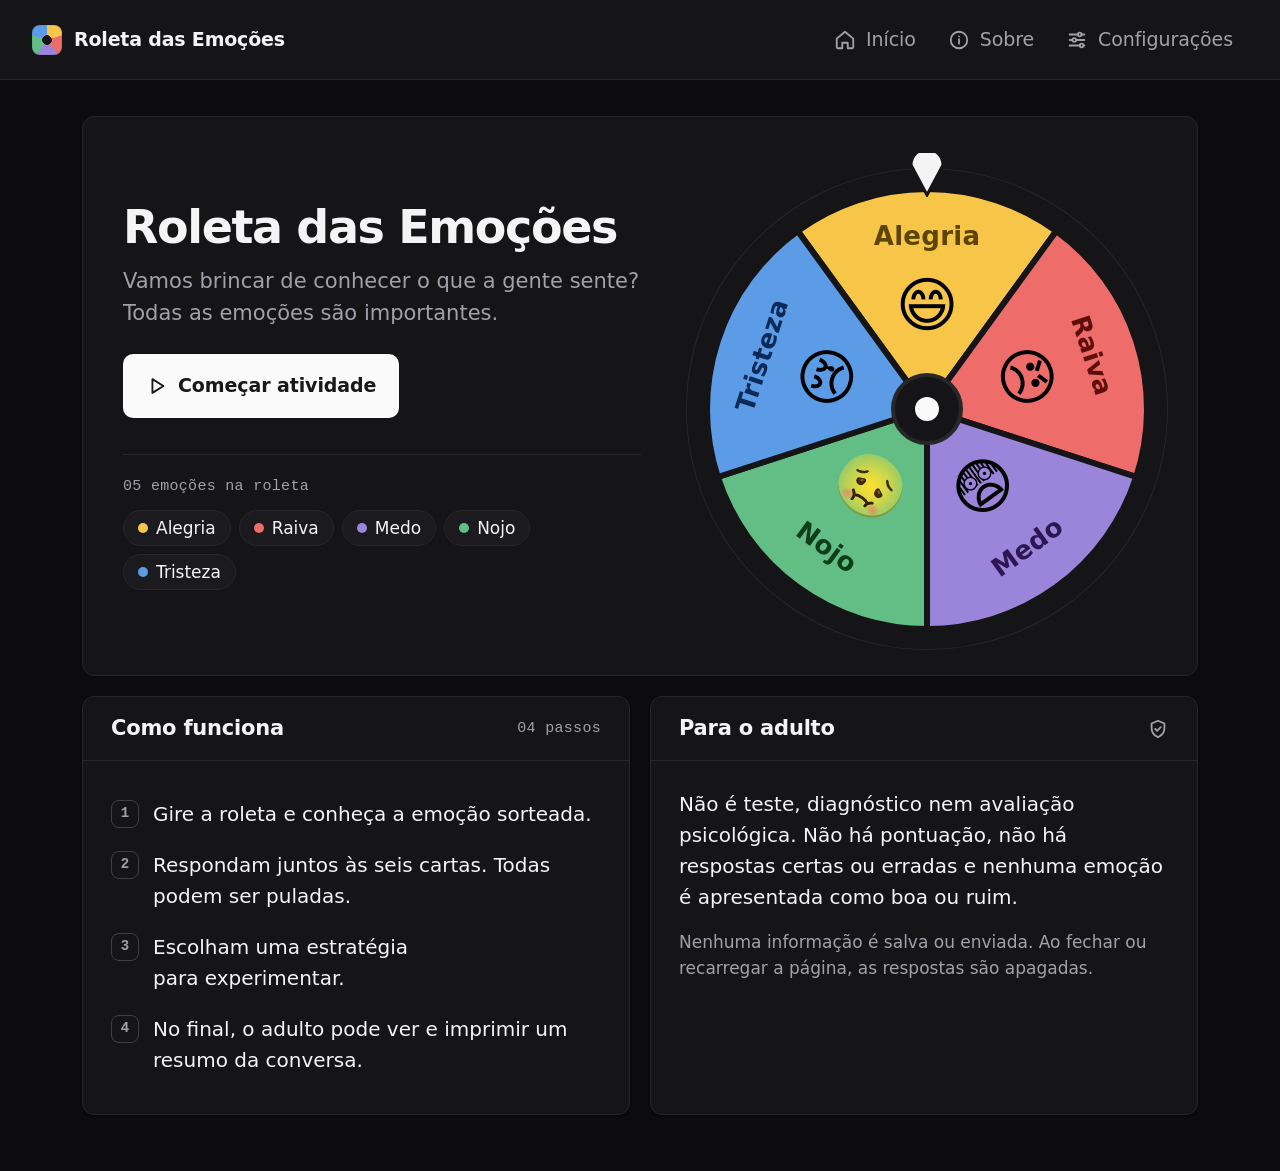
==== index.html @ c0649585 "Primeira versão do site Roleta das Emoções Site de apoio à educação emocional para crianças de 4 a 6" ====
<!DOCTYPE html>
<html lang="pt-BR" data-tema="escuro">
<head>
  <meta charset="UTF-8">
  <meta name="viewport" content="width=device-width, initial-scale=1">
  <title>Roleta das Emoções</title>
  <link rel="icon" href="data:,">
  <link rel="stylesheet" href="css/style.css">
</head>
<body>
  <!-- Botões de topo: sempre disponíveis -->
  <header class="topo">
    <div class="marca">
      <span class="marca-icone" aria-hidden="true"></span>
      <span class="marca-nome">Roleta das Emoções</span>
    </div>
    <!-- Etapas da jornada (preenchidas pelo app.js) -->
    <ol class="etapas" id="etapas" aria-label="Etapas da brincadeira"></ol>
    <div class="topo-acoes">
      <button type="button" id="topo-inicio" class="btn btn-topo" aria-label="Início">
        <svg class="icone" viewBox="0 0 24 24" aria-hidden="true"><path d="M3 10.5 12 3l9 7.5V20a1 1 0 0 1-1 1h-5v-6H9v6H4a1 1 0 0 1-1-1z"/></svg>
        <span class="btn-texto">Início</span>
      </button>
      <button type="button" id="topo-sobre" class="btn btn-topo" aria-label="Sobre">
        <svg class="icone" viewBox="0 0 24 24" aria-hidden="true"><circle cx="12" cy="12" r="9"/><path d="M12 11v5M12 8h.01"/></svg>
        <span class="btn-texto">Sobre</span>
      </button>
      <button type="button" id="topo-config" class="btn btn-topo" aria-label="Configurações">
        <svg class="icone" viewBox="0 0 24 24" aria-hidden="true"><path d="M4 6h9M17 6h3M4 12h3M11 12h9M4 18h11M19 18h1"/><circle cx="15" cy="6" r="2"/><circle cx="9" cy="12" r="2"/><circle cx="17" cy="18" r="2"/></svg>
        <span class="btn-texto">Configurações</span>
      </button>
    </div>
  </header>

  <!-- Contêiner onde as telas são desenhadas -->
  <main id="app"></main>

  <!-- Modal de configurações -->
  <dialog id="config" aria-labelledby="config-titulo">
    <h2 id="config-titulo">Configurações</h2>
    <label class="cfg-linha">
      <span class="cfg-texto"><strong>Sons e efeitos</strong><small>Sons suaves ao girar e ao tocar nos botões</small></span>
      <input type="checkbox" id="cfg-som" class="interruptor">
    </label>
    <label class="cfg-linha cfg-volume">
      <span class="cfg-texto"><strong>Volume</strong></span>
      <input type="range" id="cfg-volume" min="0" max="1" step="0.1">
    </label>
    <label class="cfg-linha">
      <span class="cfg-texto"><strong>Modo escuro</strong><small>Cores mais escuras, mais confortáveis em ambientes com pouca luz</small></span>
      <input type="checkbox" id="cfg-escuro" class="interruptor">
    </label>
    <label class="cfg-linha">
      <span class="cfg-texto"><strong>Repetir emoções</strong><small>Emoções já sorteadas podem aparecer de novo</small></span>
      <input type="checkbox" id="cfg-repetir" class="interruptor">
    </label>
    <div class="acoes acoes-dir">
      <button type="button" id="cfg-fechar" class="btn btn-primario">
        <svg class="icone" viewBox="0 0 24 24" aria-hidden="true"><path d="m5 12.5 4.5 4.5L19 7.5"/></svg>
        <span class="btn-texto">Concluir</span>
      </button>
    </div>
  </dialog>

  <!-- Scripts comuns (sem módulos ES, para funcionar em file://) -->
  <script src="js/data.js"></script>
  <script src="js/state.js"></script>
  <script src="js/audio.js"></script>
  <script src="js/wheel.js"></script>
  <script src="js/screens.js"></script>
  <script src="js/app.js"></script>
</body>
</html>
---- css/style.css ----
/* =========================================================
   style.css — sistema de design (ecc:design-system).
   Direção: SaaS sóbrio. Neutros "zinc", ação principal quase
   preta, um único azul de destaque (seleção, foco, progresso),
   cantos de 8–12px, bordas de 1px e metadados em monoespaçada.
   --cor / --cor-texto mudam conforme a emoção sorteada (app.js).
   Restrições da documentação: texto ≥ 20px, botões ≥ 64px.
   ========================================================= */

:root {
  /* Superfícies e texto */
  --fundo: #F6F6F7;
  --superficie: #FFFFFF;
  --superficie-2: #FAFAFA;
  --texto: #18181B;
  --texto-suave: #5F5F6B;
  --borda: #E4E4E7;
  --borda-forte: #D4D4D8;
  /* Ação principal (quase preta) e destaque azul */
  --primario: #18181B;
  --primario-hover: #2E2E33;
  --primario-suave: #F4F4F5;
  --sobre-primario: #FFFFFF;
  --acento: #2563EB;
  --acento-suave: #EFF4FF;
  --acento-borda: #C7D7FE;
  --sobre-acento: #FFFFFF;
  --foco: #2563EB;
  /* Emoção atual */
  --cor: #F7C548;
  --cor-texto: #5c4500;
  /* Forma */
  --raio: 10px;
  --raio-cartao: 12px;
  --sombra: 0 1px 2px rgba(24, 24, 27, .05);
  --sombra-elevada: 0 1px 2px rgba(24, 24, 27, .05), 0 8px 24px rgba(24, 24, 27, .07);
  --fonte: "Segoe UI Variable Text", "Segoe UI", system-ui, -apple-system, Roboto, Arial, sans-serif;
  --fonte-titulo: "Segoe UI Variable Display", "Segoe UI", system-ui, sans-serif;
  --fonte-mono: "Cascadia Mono", "Cascadia Code", Consolas, ui-monospace, "SF Mono", monospace;
  /* Apoio */
  --sobreposicao: rgba(24, 24, 27, .05);
  --trilho: #ECECEE;
  --corpo-base: #E8E8E3;
  --corpo-regiao: #DCDCD5;
  --corpo-hover: #C9C9C1;
  --placeholder: #8E8E99;
  --mistura: #FFFFFF;     /* base dos tons claros da emoção */
  color-scheme: light;
}

/* ---------- Modo escuro (ativado em Configurações) ---------- */
:root[data-tema="escuro"] {
  --fundo: #0C0C0E;
  --superficie: #151518;
  --superficie-2: #1B1B1F;
  --texto: #F4F4F5;
  --texto-suave: #A1A1AA;
  --borda: #27272A;
  --borda-forte: #3F3F46;
  --primario: #FAFAFA;
  --primario-hover: #E4E4E7;
  --primario-suave: #1F1F23;
  --sobre-primario: #18181B;
  --acento: #6EA8FE;
  --acento-suave: #142036;
  --acento-borda: #1F3A66;
  --sobre-acento: #0C0C0E;
  --foco: #6EA8FE;
  --sombra: 0 1px 2px rgba(0, 0, 0, .4);
  --sombra-elevada: 0 1px 2px rgba(0, 0, 0, .4), 0 8px 24px rgba(0, 0, 0, .35);
  --sobreposicao: rgba(255, 255, 255, .06);
  --trilho: #27272A;
  --corpo-base: #2A303A;
  --corpo-regiao: #363D49;
  --corpo-hover: #47505E;
  --placeholder: #71717A;
  --mistura: #151518;
  color-scheme: dark;
}

/* Tons derivados da emoção: recalculados onde --cor é definida. */
body, .resultado {
  --cor-suave: color-mix(in srgb, var(--cor) 14%, var(--mistura));
  --cor-media: color-mix(in srgb, var(--cor) 40%, var(--mistura));
}

/* ---------- Base ---------- */
* { box-sizing: border-box; }
[hidden] { display: none !important; }

html { font-size: 20px; -webkit-font-smoothing: antialiased; -moz-osx-font-smoothing: grayscale; }

body {
  margin: 0;
  min-height: 100vh;
  font-family: var(--fonte);
  font-size: 1rem;              /* 20px de texto corrente */
  line-height: 1.55;
  color: var(--texto);
  background: var(--fundo);
}

h1, h2, h3 { font-family: var(--fonte-titulo); font-weight: 650; letter-spacing: -0.02em; line-height: 1.2; text-wrap: balance; }
h1 { font-size: 1.6rem; margin: 0 0 .3em; }
h2 { font-size: 1.05rem; margin: 0; letter-spacing: -0.01em; }
h3 { font-size: 1rem; margin: 1.6em 0 .6em; letter-spacing: -0.01em; }
h1:focus { outline: none; }
p { margin: 0 0 .8em; }
p, li, dd { text-wrap: pretty; }

:focus-visible { outline: 2px solid var(--foco); outline-offset: 2px; }

.icone {
  width: 22px; height: 22px;
  flex: none;
  fill: none;
  stroke: currentColor;
  stroke-width: 2;
  stroke-linecap: round;
  stroke-linejoin: round;
}
.emoji { line-height: 1; font-family: "Segoe UI Emoji", "Apple Color Emoji", "Noto Color Emoji", sans-serif; }

/* Metadados em monoespaçada: contadores, etapas, rótulos técnicos */
.meta {
  font-family: var(--fonte-mono);
  font-size: .75rem;
  letter-spacing: .02em;
  color: var(--texto-suave);
  font-variant-numeric: tabular-nums;
  white-space: nowrap;
}

.texto-grande { font-size: 1.1rem; color: var(--texto-suave); max-width: 640px; }
.dica { color: var(--texto-suave); margin-bottom: 1.4em; }
.dica-depois { margin: 1.2em 0 0; }
.nota { font-size: .85rem; color: var(--texto-suave); margin: 0; }
.rotulo-secao { font-weight: 600; margin: 0 0 .7em; }
.icone-pequeno { color: var(--texto-suave); display: inline-flex; }

/* ---------- Topo ---------- */
.topo {
  position: relative;            /* não é fixo: sobe junto ao rolar */
  z-index: 10;
  display: grid;
  grid-template-columns: auto minmax(0, 1fr) auto;
  align-items: center;
  column-gap: 24px;
  height: 80px;
  padding: 0 32px;
  background: var(--superficie);
  border-bottom: 1px solid var(--borda);
}
.marca { display: flex; align-items: center; gap: 12px; flex: none; white-space: nowrap; }
.marca-nome { font-weight: 650; font-size: .95rem; letter-spacing: -0.01em; }
.marca-icone {
  flex: none;
  width: 30px; height: 30px;
  border-radius: 8px;
  background:
    radial-gradient(circle, var(--superficie) 0 22%, transparent 23%),
    conic-gradient(#F7C548 0 72deg, #EE6C6A 0 144deg, #9A85DA 0 216deg, #63BE86 0 288deg, #5C9CE6 0 360deg);
  box-shadow: inset 0 0 0 1px rgba(0, 0, 0, .06);
}
.topo-acoes { grid-column: 3; justify-self: end; display: flex; gap: 2px; }

/* Etapas na linha da logo. "Container": os nomes somem conforme
   o espaço da coluna diminui (qualquer zoom), sem sobrepor. */
.etapas {
  grid-column: 2;
  container: etapas / inline-size;
  overflow: hidden;
  margin: 0;
  padding: 0;
  list-style: none;
  display: flex;
  justify-content: safe center;
  align-items: center;
  gap: 4px;
  white-space: nowrap;
}
.etapa { display: flex; align-items: center; gap: 8px; font-size: .8rem; font-weight: 500; color: var(--texto-suave); }
.etapa + .etapa::before { content: ""; flex: none; width: 20px; height: 1px; background: var(--borda-forte); margin-right: 4px; }
.etapa-marca {
  display: inline-grid;
  place-items: center;
  flex: none;
  width: 24px; height: 24px;
  border-radius: 6px;
  border: 1px solid var(--borda-forte);
  font-family: var(--fonte-mono);
  font-size: .65rem;
  font-weight: 600;
  font-variant-numeric: tabular-nums;
}
.etapa-marca .icone { width: 13px; height: 13px; stroke-width: 3; }
.etapa.feita .etapa-marca { background: var(--acento-suave); border-color: var(--acento-borda); color: var(--acento); }
.etapa.atual { color: var(--texto); font-weight: 600; }
.etapa.atual .etapa-marca { background: var(--primario); border-color: var(--primario); color: var(--sobre-primario); }

/* Etapas já feitas: botão para voltar (avançar por aqui não é permitido). */
.etapa-botao {
  display: inline-flex;
  align-items: center;
  gap: 8px;
  min-height: 64px;
  padding: 0 8px;
  margin: 0 -8px;
  border: none;
  border-radius: var(--raio);
  background: transparent;
  color: inherit;
  font: inherit;
  cursor: pointer;
  transition: background-color .15s ease, color .15s ease;
}
.etapa-botao:hover { background: var(--sobreposicao); color: var(--texto); }

@container etapas (max-width: 600px) {
  .etapa:not(.atual) .etapa-texto { display: none; }
}
@container etapas (max-width: 280px) {
  .etapa .etapa-texto { display: none; }
  .etapa + .etapa::before { width: 8px; }
}
@container etapas (max-width: 200px) {
  .etapa:not(.atual) { display: none; }
  .etapa.atual::before { display: none; }
  .etapa.atual .etapa-texto { display: inline; }
}

/* ---------- Layout ---------- */
main {
  max-width: 1180px;
  margin: 0 auto;
  padding: 36px 32px 56px;
  overflow-x: clip; /* a roda girada não cria rolagem lateral */
}
.tela { animation: aparecer .2s ease-out; }
@keyframes aparecer { from { opacity: 0; transform: translateY(4px); } to { opacity: 1; transform: none; } }

/* Cabeçalho de página */
.pagina-cab {
  display: flex;
  justify-content: space-between;
  align-items: flex-end;
  gap: 24px;
  padding-bottom: 24px;
  margin-bottom: 28px;
  border-bottom: 1px solid var(--borda);
}
.pagina-cab h1 { margin: 0 0 6px; }
.pagina-desc { margin: 0; color: var(--texto-suave); max-width: 720px; }
.pagina-acoes { display: flex; gap: 10px; flex: none; }

/* Painel: cabeçalho / corpo / rodapé */
.painel {
  background: var(--superficie);
  border: 1px solid var(--borda);
  border-radius: var(--raio-cartao);
  box-shadow: var(--sombra);
  overflow: hidden;
}
.painel-cab {
  display: flex;
  justify-content: space-between;
  align-items: center;
  gap: 16px;
  min-height: 64px;
  padding: 12px 28px;
  border-bottom: 1px solid var(--borda);
}
.painel-corpo { padding: 28px; }
.painel-rodape {
  display: flex;
  justify-content: space-between;
  align-items: center;
  flex-wrap: wrap;
  gap: 12px;
  padding: 14px 28px;
  border-top: 1px solid var(--borda);
  background: var(--superficie-2);
}

/* ---------- Botões (mín. 64px) ---------- */
.btn {
  display: inline-flex;
  align-items: center;
  justify-content: center;
  gap: 10px;
  min-height: 64px;
  padding: 0 22px;
  border: 1px solid transparent;
  border-radius: var(--raio);
  font: inherit;
  font-size: .95rem;
  font-weight: 600;
  letter-spacing: -0.005em;
  cursor: pointer;
  white-space: nowrap;
  transition-property: background-color, border-color, color, box-shadow, transform;
  transition-duration: .15s;
  transition-timing-function: ease-out;
}
.btn:active:not(:disabled) { transform: scale(.98); }
.btn:disabled { opacity: .45; cursor: not-allowed; }
.btn-primario { background: var(--primario); color: var(--sobre-primario); box-shadow: 0 1px 2px rgba(0, 0, 0, .12); }
.btn-primario:hover:not(:disabled) { background: var(--primario-hover); }
.btn-secundario { background: var(--superficie); color: var(--texto); border-color: var(--borda-forte); box-shadow: var(--sombra); }
.btn-secundario:hover:not(:disabled) { background: var(--superficie-2); border-color: var(--texto-suave); }
.btn-fantasma { background: transparent; color: var(--texto-suave); padding: 0 16px; }
.btn-fantasma:hover:not(:disabled) { background: var(--sobreposicao); color: var(--texto); }
.btn-topo { background: transparent; color: var(--texto-suave); padding: 0 14px; font-weight: 500; }
.btn-topo:hover { background: var(--sobreposicao); color: var(--texto); }

.acoes { display: flex; flex-wrap: wrap; gap: 10px; margin-top: 24px; }
.acoes-esq { justify-content: flex-start; }
.acoes-dir { justify-content: flex-end; }
.acoes-coluna { display: flex; flex-direction: column; align-items: stretch; gap: 10px; width: 100%; }

.rodape-nav { display: flex; justify-content: space-between; margin-top: 16px; }

/* Ícone em quadrado suave */
.icone-tile {
  display: grid;
  place-items: center;
  flex: none;
  width: 48px; height: 48px;
  border-radius: var(--raio);
  background: var(--primario-suave);
  border: 1px solid var(--borda);
  color: var(--texto);
}
.icone-tile .icone { width: 24px; height: 24px; stroke-width: 1.8; }
.icone-tile-grande { width: 64px; height: 64px; }
.icone-tile-grande .icone { width: 30px; height: 30px; }

/* Selo da emoção */
.chip-emocao {
  display: inline-flex;
  align-items: center;
  gap: 8px;
  height: 34px;
  padding: 0 12px;
  border-radius: 999px;
  border: 1px solid var(--borda);
  background: var(--superficie);
  font-size: .8rem;
  font-weight: 600;
}
.chip-ponto { width: 10px; height: 10px; border-radius: 50%; background: var(--cor); box-shadow: 0 0 0 3px var(--cor-suave); }
.chip-grande { height: 40px; font-size: .9rem; padding: 0 14px; }

/* ---------- Início ---------- */
/* Painel da roleta em destaque (largura total); os outros ficam embaixo. */
.inicio-grid { display: grid; grid-template-columns: 1fr; gap: 20px; }
.inicio-roda { display: grid; grid-template-columns: minmax(0, 1fr) auto; gap: 56px; align-items: center; padding: 8px 12px; }
.inicio-texto h1 { font-size: 2.3rem; font-weight: 700; letter-spacing: -0.03em; line-height: 1.1; margin-bottom: 12px; }
.inicio-texto .pagina-desc { font-size: 1.05rem; max-width: 520px; }
/* Roleta pela altura da janela: sempre inteira na primeira tela (entre 260 e 460px). */
.inicio-roda .roleta-area { width: clamp(260px, calc(100svh - 230px), 460px); max-width: 100%; margin: 0; }
.inicio-legenda { margin-top: 36px; padding-top: 20px; border-top: 1px solid var(--borda); }
.inicio-legenda .meta { display: block; margin-bottom: 12px; }
.legenda { list-style: none; margin: 0; padding: 0; display: flex; flex-wrap: wrap; gap: 8px; }
.legenda li {
  display: inline-flex; align-items: center; gap: 8px;
  height: 36px; padding: 0 14px;
  border: 1px solid var(--borda); border-radius: 999px;
  background: var(--superficie-2);
  font-size: .85rem;
}
.legenda-ponto { width: 10px; height: 10px; border-radius: 50%; flex: none; }
.legenda-nome { font-weight: 500; }
.coluna { display: grid; grid-template-columns: repeat(2, minmax(0, 1fr)); gap: 20px; align-items: stretch; }
.passos { list-style: none; margin: 0; padding: 0; }
.passos li { display: flex; gap: 14px; align-items: flex-start; padding: 10px 0; }
.passo-num {
  display: inline-grid; place-items: center; flex: none;
  width: 28px; height: 28px; margin-top: 1px;
  border-radius: 8px; border: 1px solid var(--borda-forte);
  font-family: var(--fonte-mono); font-size: .7rem; font-weight: 600; color: var(--texto-suave);
}

/* ---------- Roleta ---------- */
.roleta-layout { display: grid; grid-template-columns: minmax(0, 1.25fr) minmax(0, .75fr); gap: 20px; align-items: stretch; }
.corpo-roda { display: grid; place-items: center; padding: 40px 28px; }
.roleta-area { position: relative; width: min(440px, 100%); margin: 0 auto; padding-top: 26px; }
.seta { position: absolute; top: 0; left: 50%; width: 40px; transform: translateX(-50%); z-index: 2; }
.seta svg { display: block; width: 100%; }
.seta path { fill: var(--texto); stroke: var(--superficie); stroke-width: 3; }
.roda {
  width: 100%;
  aspect-ratio: 1;
  border-radius: 50%;
  background: var(--superficie);
  box-shadow: 0 0 0 10px var(--superficie), 0 0 0 11px var(--borda);
  will-change: transform;
}
.roda svg { display: block; width: 100%; height: 100%; }
.roda-clicavel { cursor: pointer; }
.roda-clicavel:hover { box-shadow: 0 0 0 10px var(--superficie), 0 0 0 12px var(--borda-forte); }
.fatia-emoji { font-size: 30px; }
.fatia-nome { font-size: 13px; font-weight: 600; letter-spacing: .01em; }
.fatia { transition: opacity .4s ease; }
.fatia.apagada { opacity: .28; }

.painel-resultado { display: flex; flex-direction: column; }
.painel-resultado .painel-corpo { flex: 1; display: flex; flex-direction: column; justify-content: center; }
.vazio { text-align: center; padding: 24px 0; }
.vazio .icone-tile { margin: 0 auto 16px; color: var(--texto-suave); }
.vazio-titulo { font-weight: 600; margin-bottom: 4px; }
.vazio-desc { color: var(--texto-suave); font-size: .9rem; margin: 0 auto; max-width: 280px; }
.resultado { display: none; flex-direction: column; align-items: flex-start; }
.resultado.visivel { display: flex; animation: aparecer .25s ease-out; }
.resultado-ilustracao {
  display: grid; place-items: center;
  width: 88px; height: 88px; margin-bottom: 16px;
  border-radius: var(--raio-cartao);
  background: var(--cor-suave);
  border: 1px solid var(--cor-media);
}
.resultado-emoji { font-size: 3rem; }
.resultado-rotulo { color: var(--texto-suave); font-size: .85rem; }
.resultado-nome { font-family: var(--fonte-titulo); font-size: 2rem; font-weight: 700; letter-spacing: -0.02em; line-height: 1.15; margin-bottom: 8px; text-wrap: balance; }
.resultado-frase { color: var(--texto-suave); margin: 0; }
.painel-resultado .painel-rodape { padding: 16px 28px; }

/* ---------- Emoção ---------- */
.emocao-layout { display: grid; grid-template-columns: 240px minmax(0, 1fr); gap: 40px; align-items: center; }
.emocao-ilustracao {
  display: grid; place-items: center;
  aspect-ratio: 1;
  border-radius: var(--raio-cartao);
  background: var(--cor-suave);
  border: 1px solid var(--cor-media);
  font-size: 8rem;
}
.emocao-nome { font-size: 2.6rem; font-weight: 700; letter-spacing: -0.03em; margin: 14px 0 12px; }
.emocao-frase { font-size: 1.1rem; font-weight: 500; max-width: 600px; margin-bottom: .6em; }
.emocao-descricao { max-width: 600px; color: var(--texto-suave); margin: 0; }

/* ---------- Cartas ---------- */
.carta { max-width: 1080px; margin: 0 auto; }
.carta .painel-corpo { padding: 28px 32px 32px; }
.carta h1 { font-size: 1.7rem; margin-top: 4px; }
.segmentos { display: grid; grid-template-columns: repeat(6, 1fr); gap: 6px; margin-bottom: 28px; }
.segmentos span { height: 4px; border-radius: 2px; background: var(--trilho); transition: background-color .3s ease; }
.segmentos .feito, .segmentos .atual { background: var(--acento); }

/* Opções: linhas limpas com caixa de seleção */
.grade-opcoes { display: grid; grid-template-columns: repeat(auto-fill, minmax(260px, 1fr)); gap: 10px; }
.opcao {
  position: relative;
  display: flex;
  align-items: center;
  gap: 14px;
  min-height: 64px;
  padding: 12px 18px;
  border: 1px solid var(--borda);
  border-radius: var(--raio);
  background: var(--superficie);
  color: var(--texto);
  font: inherit;
  font-size: .95rem;
  font-weight: 500;
  text-align: left;
  cursor: pointer;
  transition: border-color .15s ease, background-color .15s ease, box-shadow .15s ease, transform .15s ease-out;
}
.opcao:hover { border-color: var(--borda-forte); background: var(--superficie-2); }
.opcao:active { transform: scale(.98); }
.opcao[aria-pressed="true"] {
  border-color: var(--acento);
  background: var(--acento-suave);
  box-shadow: inset 0 0 0 1px var(--acento);
}
.opcao-check {
  display: grid;
  place-items: center;
  flex: none;
  width: 24px; height: 24px;
  border-radius: 6px;
  border: 1.5px solid var(--borda-forte);
  background: var(--superficie);
  color: var(--sobre-acento);
  transition: background-color .15s ease, border-color .15s ease;
}
.opcoes-unica .opcao-check { border-radius: 50%; }
.opcao-check .icone { width: 15px; height: 15px; stroke-width: 3; opacity: 0; }
.opcao[aria-pressed="true"] .opcao-check { background: var(--acento); border-color: var(--acento); }
.opcao[aria-pressed="true"] .opcao-check .icone { opacity: 1; }
.opcao-larga { grid-column: 1 / -1; }
.opcao-texto { text-wrap: pretty; }

/* Carta 1: silhueta do corpo + lista (boneco inalterado) */
.layout-corpo { display: grid; grid-template-columns: 240px 1fr; gap: 48px; align-items: center; }
.grade-lista { grid-template-columns: repeat(2, 1fr); }
.figura-corpo svg { display: block; width: 100%; max-width: 240px; margin: 0 auto; }
.figura-corpo .base { fill: var(--corpo-base); transition: fill .15s ease; }
.figura-corpo.todo-marcado .base { fill: var(--cor); }
.figura-corpo .regiao { fill: var(--corpo-regiao); stroke: var(--superficie); stroke-width: 3; cursor: pointer; transition: fill .15s ease; }
.figura-corpo .regiao:hover { fill: var(--corpo-hover); }
.figura-corpo .regiao.marcada { fill: var(--cor); }

.grade-intensidade { grid-template-columns: repeat(3, 1fr); }
.grade-intensidade .opcao { flex-direction: column; justify-content: flex-end; min-height: 236px; padding-bottom: 20px; text-align: center; }
.grade-intensidade .opcao-check { position: absolute; top: 14px; right: 14px; }
.circulo-area { display: flex; align-items: center; justify-content: center; height: 156px; }
.circulo { display: block; flex: none; border-radius: 50%; background: var(--cor); } /* flex: none = nunca vira oval */

.campo-grupo { margin-top: 24px; }
.campo-grupo label { display: block; font-weight: 600; font-size: .9rem; margin-bottom: 8px; }
.campo {
  width: 100%;
  font: inherit;
  padding: 14px 16px;
  border: 1px solid var(--borda-forte);
  border-radius: var(--raio);
  background: var(--superficie);
  color: var(--texto);
  box-shadow: var(--sombra);
  transition: border-color .15s ease, box-shadow .15s ease;
}
.campo::placeholder { color: var(--placeholder); }
.campo:focus { outline: none; border-color: var(--acento); box-shadow: 0 0 0 3px var(--acento-suave); }
textarea.campo { resize: vertical; min-height: 104px; }

.aviso-carta {
  display: flex;
  align-items: flex-start;
  gap: 12px;
  margin: 24px 0 0;
  padding: 14px 18px;
  border: 1px solid var(--borda);
  border-radius: var(--raio);
  background: var(--superficie-2);
  font-weight: 500;
}
.aviso-carta .icone { color: var(--texto-suave); margin-top: 2px; }

/* Explicação do "Não sei" */
.ajuda-carta {
  display: flex;
  gap: 14px;
  margin-top: 24px;
  padding: 18px 22px;
  border: 1px solid var(--acento-borda);
  border-radius: var(--raio);
  background: var(--acento-suave);
  animation: aparecer .2s ease-out;
}
.ajuda-icone { color: var(--acento); padding-top: 2px; }
.ajuda-conteudo p { margin-bottom: .6em; }
.ajuda-titulo { font-weight: 600; }
.ajuda-acoes { display: flex; flex-wrap: wrap; gap: 8px; margin-top: 8px; }

.grupo-pular, .grupo-principal { display: flex; flex-wrap: wrap; gap: 4px; }
.grupo-principal { gap: 10px; margin-left: auto; }
.grupo-principal .btn-primario { min-width: 180px; }

/* ---------- Estratégias ---------- */
.grade-estrategias { display: grid; grid-template-columns: repeat(3, 1fr); gap: 16px; }
.item-estrategia {
  position: relative;
  display: flex;
  flex-direction: column;
  align-items: flex-start;
  gap: 18px;
  min-height: 180px;
  padding: 24px;
  border: 1px solid var(--borda);
  border-radius: var(--raio-cartao);
  background: var(--superficie);
  box-shadow: var(--sombra);
  color: var(--texto);
  font: inherit;
  text-align: left;
  cursor: pointer;
  transition: border-color .15s ease, box-shadow .15s ease, transform .15s ease-out;
}
.item-estrategia:hover { border-color: var(--borda-forte); box-shadow: var(--sombra-elevada); }
.item-estrategia:active { transform: scale(.98); }
.item-estrategia > .icone { position: absolute; top: 24px; right: 22px; color: var(--texto-suave); transition: transform .15s ease-out; }
.item-estrategia:hover > .icone { transform: translateX(2px); color: var(--texto); }
.estrategia-texto { display: flex; flex-direction: column; gap: 4px; margin-top: auto; }
.estrategia-nome { font-weight: 600; text-wrap: balance; }
.estrategia-convite { color: var(--texto-suave); font-size: .85rem; }
.ja-feita .estrategia-convite { color: var(--acento); }

/* ---------- Prática ---------- */
.cartao-pratica { max-width: 1080px; margin: 0 auto; }
.cartao-pratica .painel-cab { padding: 18px 28px; }
.cartao-pratica .painel-rodape { justify-content: flex-end; }
.pratica-cabecalho { display: flex; align-items: center; gap: 16px; }
.pratica-cabecalho h1 { margin: 2px 0 0; font-size: 1.5rem; }
.pratica-centro { text-align: center; }

.bolha-area { position: relative; height: 340px; display: grid; place-items: center; }
.bolha-anel { position: absolute; width: 300px; height: 300px; border-radius: 50%; border: 1px dashed var(--borda-forte); }
.bolha {
  width: 280px; height: 280px;
  border-radius: 50%;
  background: color-mix(in srgb, var(--acento) 14%, var(--mistura));
  border: 2px solid color-mix(in srgb, var(--acento) 40%, var(--mistura));
  transform: scale(.4);
  transition: transform 4s ease-in-out;
}
.bolha.cheia { transform: scale(1); }
.respira-texto { font-family: var(--fonte-titulo); font-size: 1.8rem; font-weight: 650; margin: 8px 0 0; }

.pratica-colunas { display: grid; grid-template-columns: 1.2fr 1fr; gap: 32px; align-items: start; }
.falas { list-style: none; padding: 0; margin: 0; }
.falas li { padding: 14px 18px; margin-bottom: 10px; border: 1px solid var(--borda); border-radius: var(--raio); background: var(--superficie-2); }
.caixa-adulto { padding: 20px 24px; border-radius: var(--raio); background: var(--acento-suave); border: 1px solid var(--acento-borda); }
.caixa-adulto h2 { margin: 0 0 10px; font-size: .95rem; color: var(--acento); }
.caixa-adulto ul { margin: 0; padding-left: 1.1em; }
.caixa-adulto li { margin-bottom: 6px; }

.barra-desenho { display: flex; justify-content: space-between; align-items: center; flex-wrap: wrap; gap: 16px; margin-bottom: 16px; }
.paleta { display: flex; flex-wrap: wrap; gap: 8px; }
.cor {
  width: 64px; height: 64px;
  border-radius: 50%;
  border: 4px solid var(--superficie);
  box-shadow: 0 0 0 1px var(--borda-forte);
  cursor: pointer;
}
.cor[aria-pressed="true"] { box-shadow: 0 0 0 2px var(--acento); }
.tela-desenho {
  display: block;
  width: 100%;
  height: auto;
  border: 1px solid var(--borda-forte);
  border-radius: var(--raio);
  background: #fff;
  cursor: crosshair;
  touch-action: none;
}

/* ---------- Final ---------- */
.cartao-final { max-width: 560px; margin: 24px auto 0; }
.cartao-final .painel-corpo { padding: 44px 40px 36px; text-align: center; }
.final-icone { margin: 0 auto 20px; background: var(--acento-suave); border-color: var(--acento-borda); color: var(--acento); }
.final-mensagem { color: var(--texto-suave); margin: 0 auto 28px; max-width: 420px; }

/* ---------- Sobre ---------- */
.sobre-grid { display: grid; grid-template-columns: repeat(2, 1fr); gap: 20px; align-items: start; }
.sobre-secao ul { margin: 0; padding-left: 1.2em; }
.sobre-secao li { margin-bottom: 6px; }
.sobre-secao p:last-child { margin-bottom: 0; }
.sobre-destaque { border-color: var(--acento-borda); }
.sobre-destaque .painel-cab { background: var(--acento-suave); border-bottom-color: var(--acento-borda); }
.sobre-destaque .icone-pequeno { color: var(--acento); }
.sobre-lembrete {
  grid-column: 1 / -1;
  margin: 8px 0 0;
  padding: 20px 24px;
  border: 1px dashed var(--borda-forte);
  border-radius: var(--raio-cartao);
  color: var(--texto-suave);
  font-style: italic;
}

/* ---------- Resumo ---------- */
.folha { max-width: 900px; }
.aviso-adulto { padding: 14px 18px; border-radius: var(--raio); background: var(--acento-suave); border: 1px solid var(--acento-borda); font-weight: 500; }
.resumo-cartas { margin: 0; border: 1px solid var(--borda); border-radius: var(--raio); overflow: hidden; }
.resumo-item { padding: 14px 18px; border-bottom: 1px solid var(--borda); }
.resumo-item:last-child { border-bottom: none; }
.resumo-item dt { display: flex; align-items: baseline; gap: 14px; font-weight: 600; }
.resumo-num { flex: none; font-family: var(--fonte-mono); font-size: .75rem; color: var(--texto-suave); font-variant-numeric: tabular-nums; }
.resumo-item dd { margin: 2px 0 0 36px; }
.resumo-item-vazio dd { color: var(--texto-suave); }
.resumo-estrategias { margin: 0; padding-left: 1.2em; }

/* ---------- Modal de configurações ---------- */
dialog {
  width: min(560px, 92vw);
  padding: 28px 32px;
  border: 1px solid var(--borda);
  border-radius: var(--raio-cartao);
  color: var(--texto);
  background: var(--superficie);
  box-shadow: 0 24px 64px rgba(0, 0, 0, .22);
}
dialog::backdrop { background: rgba(9, 9, 11, .45); }
dialog h2 { margin: 0 0 8px; font-size: 1.3rem; }
.cfg-linha {
  display: flex;
  align-items: center;
  justify-content: space-between;
  gap: 20px;
  min-height: 80px;
  border-bottom: 1px solid var(--borda);
  cursor: pointer;
}
.cfg-texto { display: flex; flex-direction: column; }
.cfg-texto small { color: var(--texto-suave); font-size: .8rem; }
.cfg-volume input[type="range"] { width: 55%; height: 32px; accent-color: var(--acento); }

/* Interruptor (checkbox estilizado) */
.interruptor {
  appearance: none;
  flex: none;
  position: relative;
  width: 52px; height: 30px;
  margin: 0;
  border-radius: 999px;
  background: var(--borda-forte);
  cursor: pointer;
  transition: background-color .15s ease;
}
.interruptor::after {
  content: "";
  position: absolute;
  top: 3px; left: 3px;
  width: 24px; height: 24px;
  border-radius: 50%;
  background: #fff;
  box-shadow: 0 1px 2px rgba(0, 0, 0, .25);
  transition: transform .15s ease;
}
.interruptor:checked { background: var(--acento); }
.interruptor:checked::after { transform: translateX(22px); }

/* ---------- Janelas menores ---------- */
@media (max-width: 1180px) {
  /* Só ícones nos botões do topo (têm aria-label), sobrando espaço para as etapas. */
  .btn-topo .btn-texto { display: none; }
  .btn-topo { min-width: 64px; padding: 0; }
}
@media (max-width: 1024px) {
  .inicio-grid, .roleta-layout, .sobre-grid { grid-template-columns: 1fr; }
  .grade-estrategias { grid-template-columns: repeat(2, 1fr); }
}
@media (max-width: 960px) {
  .layout-corpo { grid-template-columns: 1fr; gap: 24px; }
  .figura-corpo svg { max-width: 180px; }
  .pratica-colunas { grid-template-columns: 1fr; }
}
@media (max-width: 760px) {
  .pagina-cab { flex-direction: column; align-items: flex-start; }
  .emocao-layout, .inicio-roda, .coluna { grid-template-columns: 1fr; }
  .inicio-roda { gap: 24px; padding: 0; }
  .inicio-roda .roleta-area { order: -1; margin: 0 auto; width: min(100%, calc(100svh - 230px)); }
  .inicio-texto h1 { font-size: 1.9rem; }
  .emocao-ilustracao { width: 200px; font-size: 6.5rem; }
  .grade-estrategias { grid-template-columns: 1fr; }
}
@media (max-width: 680px) {
  html { font-size: 18px; }
  main { padding: 20px 16px 40px; }
  .topo { padding: 0 12px; height: 72px; column-gap: 12px; }
  .marca-nome, .btn-topo .btn-texto { display: none; }
  .painel-corpo, .carta .painel-corpo { padding: 20px; }
  .painel-cab, .painel-rodape { padding: 12px 20px; }
  .grade-intensidade, .grade-lista { grid-template-columns: 1fr; }
  .grupo-principal { margin-left: 0; width: 100%; }
  .grupo-principal .btn { flex: 1; }
  .pagina-acoes { width: 100%; flex-wrap: wrap; }
  .pagina-acoes .btn { flex: 1; }
  .pagina-cab { padding-bottom: 16px; margin-bottom: 20px; }

  /* Rodapés de painel: ações em largura total, principal em cima */
  .painel-rodape { flex-direction: column-reverse; align-items: stretch; }
  .painel-rodape > .btn { width: 100%; }
  .painel-rodape > .meta { text-align: center; }

  /* Perguntas: Pular / Não sei / Prefiro não responder em 3 colunas compactas */
  .carta .painel-rodape { flex-direction: column; }
  .grupo-pular { display: grid; grid-template-columns: repeat(3, 1fr); gap: 4px; width: 100%; }
  .grupo-pular .btn {
    flex-direction: column; gap: 4px; padding: 8px 4px;
    white-space: normal; text-align: center; line-height: 1.15; font-size: .78rem;
  }

  /* Roleta: cabe junto com o botão "Girar" na primeira tela */
  .tela-roleta .roleta-area { width: clamp(240px, calc(100svh - 560px), 100%); }
  .corpo-roda { padding: 16px 16px 24px; }
  .vazio { padding: 4px 0; }
  .vazio .icone-tile { display: none; }
  .painel-resultado .painel-rodape { padding: 12px 20px; }

  /* Emoção: ilustração menor */
  .emocao-ilustracao { width: 140px; font-size: 4.6rem; }
  .emocao-nome { font-size: 2.1rem; margin-top: 10px; }

  /* Intensidade: linhas (círculo à esquerda) em vez de cartões altos */
  .grade-intensidade .opcao { flex-direction: row; justify-content: flex-start; min-height: 88px; padding: 8px 48px 8px 12px; text-align: left; }
  .grade-intensidade .circulo-area { width: 80px; height: 72px; flex: none; }
  .grade-intensidade .circulo { transform: scale(.5); }
  .grade-intensidade .opcao-check { top: 50%; transform: translateY(-50%); }

  /* Estratégias: lista compacta (ícone, nome, seta na mesma linha) */
  .item-estrategia { flex-direction: row; align-items: center; min-height: 84px; padding: 14px 16px; gap: 14px; }
  .item-estrategia > .icone { position: static; margin-left: auto; }
  .estrategia-texto { margin-top: 0; }

  /* Prática */
  .cartao-pratica .painel-cab { padding: 14px 20px; }
  .pratica-cabecalho h1 { font-size: 1.3rem; }
  .bolha-area { height: 280px; }
  .bolha-anel { width: 250px; height: 250px; }
  .bolha { width: 230px; height: 230px; }
  .barra-desenho { gap: 10px; }
  .paleta { width: 100%; justify-content: space-between; }

  /* Configurações */
  dialog { padding: 22px 20px; }
  .cfg-volume input[type="range"] { height: 44px; }
}

/* ---------- Movimento reduzido ---------- */
@media (prefers-reduced-motion: reduce) {
  *, *::before, *::after { animation: none !important; }
  .btn, .opcao, .item-estrategia, .fatia, .opcao-check, .segmentos span, .interruptor, .interruptor::after { transition: none !important; }
  .btn:active:not(:disabled), .opcao:active, .item-estrategia:active { transform: none !important; }
  .bolha { transition: transform 1.5s ease-in-out; }
}

/* ---------- Impressão do resumo ---------- */
@media print {
  /* Impressão sempre clara, mesmo com o modo escuro ligado. */
  :root, :root[data-tema="escuro"] {
    --fundo: #fff; --superficie: #fff; --superficie-2: #fff;
    --texto: #000; --texto-suave: #333; --borda: #ccc; --borda-forte: #999;
    --acento: #000; --acento-suave: #fff; --acento-borda: #999; --mistura: #fff;
    color-scheme: light;
  }
  html { font-size: 13px; }
  body { background: #fff; color: #000; }
  .topo, .acoes, .pagina-acoes, .rodape-nav, dialog, button { display: none !important; }
  main { padding: 0; max-width: none; }
  .tela { animation: none; }
  .painel { border: none; box-shadow: none; }
  .painel-cab, .painel-corpo { padding-left: 0; padding-right: 0; }
  .resumo-item { break-inside: avoid; }
}
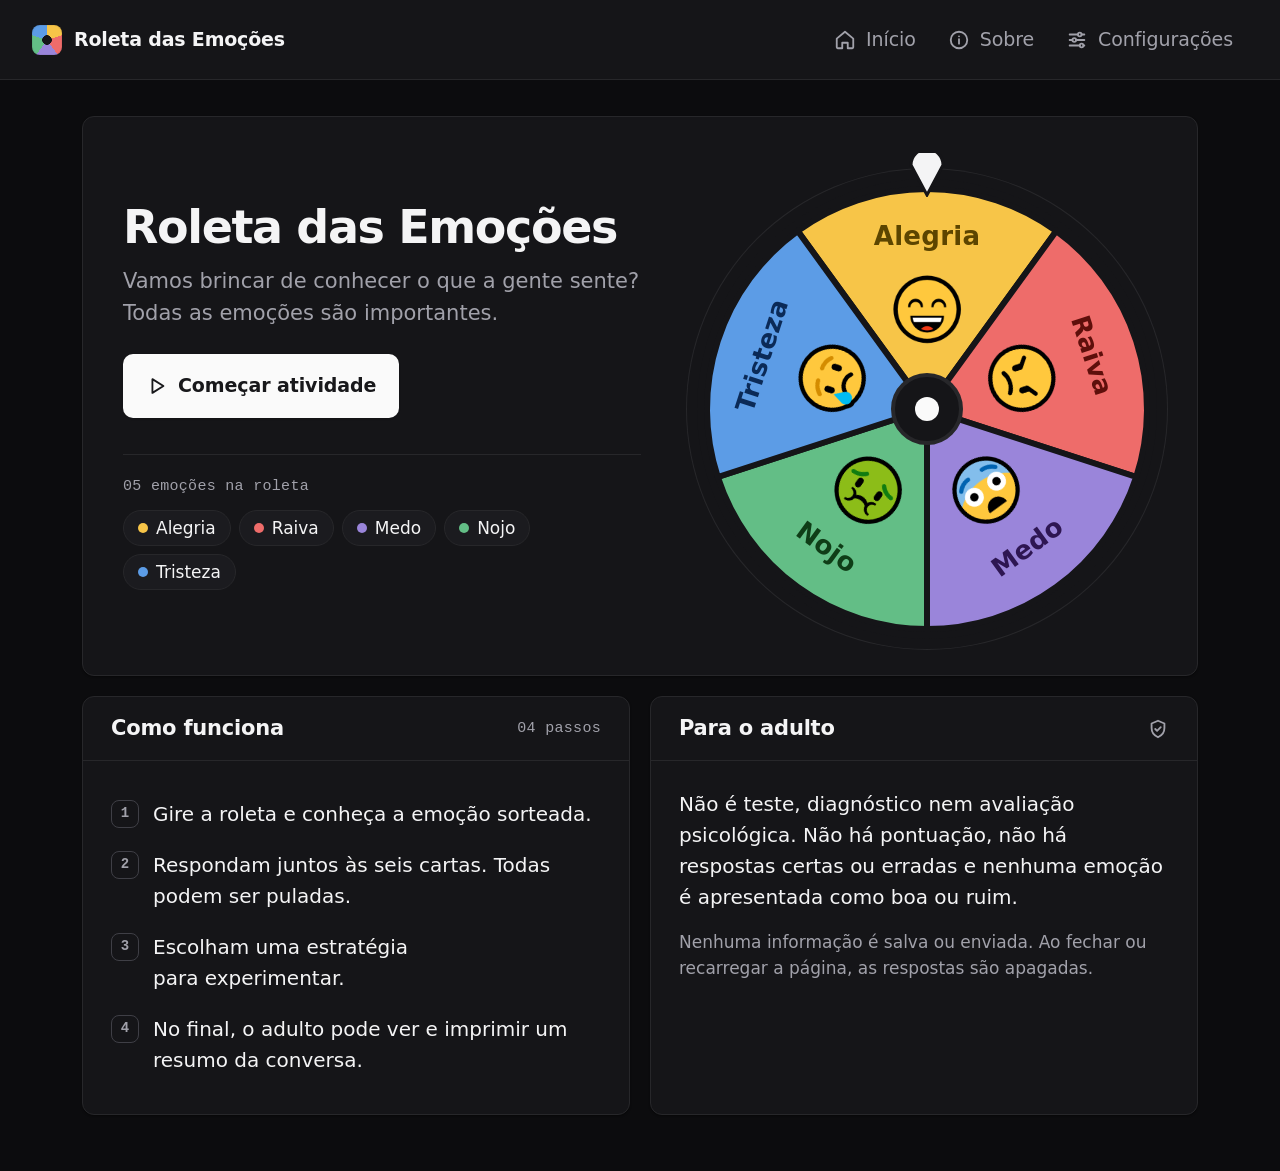
==== commit 6b7e64a3: "Adiciona cartas de regulação e simplifica as etapas finais - Mantém apenas as perguntas "Onde sinto " ====
--- a/index.html
+++ b/index.html
@@ -64,6 +64,7 @@
 
   <!-- Scripts comuns (sem módulos ES, para funcionar em file://) -->
   <script src="js/data.js"></script>
+  <script src="js/ilustracoes.js"></script>
   <script src="js/state.js"></script>
   <script src="js/audio.js"></script>
   <script src="js/wheel.js"></script>
--- a/css/style.css
+++ b/css/style.css
@@ -385,7 +385,7 @@
 .roleta-layout { display: grid; grid-template-columns: minmax(0, 1.25fr) minmax(0, .75fr); gap: 20px; align-items: stretch; }
 .corpo-roda { display: grid; place-items: center; padding: 40px 28px; }
 .roleta-area { position: relative; width: min(440px, 100%); margin: 0 auto; padding-top: 26px; }
-.seta { position: absolute; top: 0; left: 50%; width: 40px; transform: translateX(-50%); z-index: 2; }
+.seta { position: absolute; top: 0; left: 50%; width: 40px; transform: translateX(-50%); z-index: 2; pointer-events: none; } /* toque na seta chega à roda */
 .seta svg { display: block; width: 100%; }
 .seta path { fill: var(--texto); stroke: var(--superficie); stroke-width: 3; }
 .roda {
@@ -397,7 +397,8 @@
   will-change: transform;
 }
 .roda svg { display: block; width: 100%; height: 100%; }
-.roda-clicavel { cursor: pointer; }
+.roda-clicavel { cursor: grab; user-select: none; -webkit-user-select: none; }
+.roda-clicavel.arrastando { cursor: grabbing; }
 .roda-clicavel:hover { box-shadow: 0 0 0 10px var(--superficie), 0 0 0 12px var(--borda-forte); }
 .fatia-emoji { font-size: 30px; }
 .fatia-nome { font-size: 13px; font-weight: 600; letter-spacing: .01em; }
@@ -443,7 +444,7 @@
 .carta { max-width: 1080px; margin: 0 auto; }
 .carta .painel-corpo { padding: 28px 32px 32px; }
 .carta h1 { font-size: 1.7rem; margin-top: 4px; }
-.segmentos { display: grid; grid-template-columns: repeat(6, 1fr); gap: 6px; margin-bottom: 28px; }
+.segmentos { display: grid; grid-auto-flow: column; grid-auto-columns: 1fr; gap: 6px; margin-bottom: 28px; }
 .segmentos span { height: 4px; border-radius: 2px; background: var(--trilho); transition: background-color .3s ease; }
 .segmentos .feito, .segmentos .atual { background: var(--acento); }
 
@@ -499,6 +500,8 @@
 .figura-corpo .base { fill: var(--corpo-base); transition: fill .15s ease; }
 .figura-corpo.todo-marcado .base { fill: var(--cor); }
 .figura-corpo .regiao { fill: var(--corpo-regiao); stroke: var(--superficie); stroke-width: 3; cursor: pointer; transition: fill .15s ease; }
+/* Braços: mesma cor de antes quando não marcados (o desenho do boneco não muda) */
+.figura-corpo .regiao-bracos { fill: var(--corpo-base); stroke: none; }
 .figura-corpo .regiao:hover { fill: var(--corpo-hover); }
 .figura-corpo .regiao.marcada { fill: var(--cor); }
 
@@ -557,6 +560,144 @@
 .grupo-pular, .grupo-principal { display: flex; flex-wrap: wrap; gap: 4px; }
 .grupo-principal { gap: 10px; margin-left: auto; }
 .grupo-principal .btn-primario { min-width: 180px; }
+
+/* ---------- Cartas de regulação (mesa e carta que vira) ---------- */
+.mesa {
+  display: grid;
+  grid-template-columns: repeat(4, minmax(0, 1fr));
+  gap: 26px;
+  padding: 14px 8px 6px;
+}
+.carta-reg {
+  position: relative;
+  aspect-ratio: 5 / 7;
+  padding: 0;
+  border: 0;
+  border-radius: 16px;
+  background: none;
+  font: inherit;
+  cursor: pointer;
+  transform: rotate(var(--giro));
+  animation: dar-carta .55s cubic-bezier(.2, .8, .2, 1) both;
+  animation-delay: calc(var(--i) * 95ms);
+  transition: transform .22s ease-out, filter .22s ease-out;
+}
+.mesa.sem-animacao .carta-reg { animation: none; }
+.carta-reg:hover, .carta-reg:focus-visible {
+  transform: translateY(-12px) rotate(0deg) scale(1.04);
+  filter: drop-shadow(0 16px 18px rgba(0, 0, 0, .28));
+  z-index: 2;
+}
+.carta-reg:active { transform: translateY(-6px) rotate(0deg) scale(.99); }
+@keyframes dar-carta {
+  from { opacity: 0; transform: translate(0, -70px) rotate(-18deg) scale(.7); }
+  to   { opacity: 1; transform: rotate(var(--giro)); }
+}
+.carta-face {
+  position: relative;
+  display: flex;
+  flex-direction: column;
+  align-items: center;
+  width: 100%;
+  height: 100%;
+  padding: 26px 12px 26px;
+  border: 7px solid var(--cor);
+  border-radius: 16px;
+  background: #FFF8E6;
+  box-shadow: inset 0 0 0 2px #FFFFFF, 0 6px 14px rgba(0, 0, 0, .22);
+  color: #2B2238;
+  overflow: hidden;
+}
+.carta-ilus { flex: 1; min-height: 0; width: 100%; display: grid; place-items: center; }
+.carta-ilus svg, .verso-ilus svg { display: block; width: 100%; height: auto; max-height: 100%; border-radius: 10px; }
+.carta-nome {
+  margin-top: 8px;
+  min-height: 2.4em;
+  display: flex;
+  align-items: center;
+  font-family: var(--fonte-titulo);
+  font-size: .86rem;
+  font-weight: 800;
+  line-height: 1.15;
+  text-align: center;
+  text-wrap: balance;
+}
+.carta-canto {
+  position: absolute;
+  display: flex;
+  flex-direction: column;
+  align-items: center;
+  gap: 1px;
+  line-height: 1;
+  font-family: var(--fonte-titulo);
+  font-size: .8rem;
+  font-weight: 900;
+  color: var(--cor-texto);
+}
+.carta-canto img { width: 15px; height: 15px; }
+.canto-sup { top: 5px; left: 7px; }
+.canto-inf { bottom: 5px; right: 7px; transform: rotate(180deg); }
+.carta-estrela {
+  position: absolute;
+  top: -14px; right: -12px;
+  display: grid; place-items: center;
+  width: 40px; height: 40px;
+  border: 3px solid #FFFFFF;
+  border-radius: 50%;
+  background: #FFC93C;
+  color: #FFFFFF;
+  box-shadow: 0 4px 10px rgba(0, 0, 0, .25);
+  animation: estrela-pop .35s cubic-bezier(.3, 1.6, .5, 1) both;
+}
+.carta-estrela .icone, .btn-escolher .icone { fill: currentColor; stroke: #2B2238; stroke-width: 1.2; }
+.carta-estrela .icone { width: 22px; height: 22px; }
+@keyframes estrela-pop { from { transform: scale(0) rotate(-40deg); } to { transform: scale(1) rotate(0deg); } }
+.mesa-acoes { display: flex; justify-content: space-between; align-items: center; gap: 12px; margin-top: 22px; }
+
+/* Carta em destaque (cresce no meio da tela e vira) */
+.carta-modal { padding: 0; border: 0; background: transparent; box-shadow: none; width: auto; max-width: none; overflow: visible; }
+.carta-modal::backdrop { background: rgba(9, 9, 11, .62); }
+.carta-palco { width: min(92vw, 430px, calc(90svh * 5 / 7)); aspect-ratio: 5 / 7; perspective: 1600px; }
+.carta-flip {
+  position: relative;
+  width: 100%; height: 100%;
+  transform-style: preserve-3d;
+  transform: scale(.5) rotate(-8deg);
+  opacity: 0;
+  transition: transform .7s cubic-bezier(.3, .7, .2, 1), opacity .25s ease-out;
+}
+.carta-modal.aberta .carta-flip { transform: scale(1); opacity: 1; }
+.carta-modal.aberta .carta-flip.virada { transform: rotateY(180deg); }
+.carta-flip > .carta-face { position: absolute; inset: 0; backface-visibility: hidden; -webkit-backface-visibility: hidden; }
+.carta-flip .carta-nome { font-size: 1.15rem; }
+.carta-verso {
+  transform: rotateY(180deg);
+  align-items: stretch;
+  padding: 22px 20px 16px;
+  text-align: left;
+  overflow-y: auto;
+}
+.verso-ilus { width: 34%; align-self: center; flex: none; }
+.verso-nome { margin: 8px 0 2px; font-size: 1.15rem; text-align: center; color: #2B2238; }
+.verso-rotulo { margin: 10px 0 2px; font-size: .74rem; font-weight: 800; letter-spacing: .06em; text-transform: uppercase; color: var(--cor-texto); }
+.verso-texto { margin: 0; font-size: .95rem; line-height: 1.4; color: #2B2238; }
+.verso-como::first-letter { text-transform: uppercase; }
+.verso-acoes { display: flex; flex-direction: column; gap: 8px; margin-top: auto; padding-top: 12px; }
+.verso-acoes .btn { width: 100%; }
+.verso-acoes .btn-secundario { background: #FFFFFF; color: #2B2238; border-color: #D4D4D8; }
+.btn-escolher { background: #2B2238; color: #FFFFFF; }
+.btn-escolher:hover:not(:disabled) { background: #3D3350; }
+.btn-escolher.ativo { background: #FFC93C; color: #2B2238; }
+.btn-escolher .icone { color: #FFC93C; }
+.btn-escolher.ativo .icone { color: #FFFFFF; }
+
+/* Resumo: cartas escolhidas */
+.resumo-cuidado { list-style: none; margin: 0; padding: 0; display: grid; gap: 10px; }
+.resumo-cuidado li { display: flex; gap: 12px; align-items: flex-start; padding: 12px 14px; border: 1px solid var(--borda); border-radius: var(--raio); }
+.resumo-cuidado-estrela { color: #FFC93C; flex: none; }
+.resumo-cuidado-estrela .icone { fill: currentColor; stroke: #2B2238; stroke-width: 1.2; }
+.resumo-cuidado li > span:last-child { display: flex; flex-direction: column; }
+.resumo-cuidado-pergunta { color: var(--texto-suave); }
 
 /* ---------- Estratégias ---------- */
 .grade-estrategias { display: grid; grid-template-columns: repeat(3, 1fr); gap: 16px; }
@@ -836,3 +977,59 @@
   .painel-cab, .painel-corpo { padding-left: 0; padding-right: 0; }
   .resumo-item { break-inside: avoid; }
 }
+
+/* ---------- Cartas de regulação: celular e movimento reduzido ---------- */
+@media (max-width: 680px) {
+  .mesa { grid-template-columns: repeat(2, minmax(0, 1fr)); gap: 18px 16px; padding: 10px 4px 4px; }
+  .carta-face { padding: 22px 8px 22px; border-width: 6px; }
+  .carta-nome { font-size: .78rem; }
+  .mesa-acoes { flex-direction: column-reverse; align-items: stretch; }
+  .mesa-acoes .btn { width: 100%; }
+  .mesa-acoes .meta { text-align: center; }
+  .carta-verso { padding: 18px 14px 12px; }
+  .verso-ilus { width: 28%; }
+  .verso-nome { font-size: 1rem; margin-top: 4px; }
+  .verso-rotulo { margin-top: 6px; font-size: .68rem; }
+  .verso-texto { font-size: .86rem; line-height: 1.32; }
+  .verso-acoes { gap: 6px; padding-top: 8px; }
+  .verso-acoes .btn { font-size: .86rem; }
+}
+@media (prefers-reduced-motion: reduce) {
+  .carta-reg { animation: none !important; transition: none !important; }
+  .carta-flip { transition: none !important; }
+  .carta-estrela { animation: none !important; }
+}
+
+/* Anotação opcional no verso da carta escolhida e no resumo */
+.verso-nota { margin-top: 6px; }
+.verso-nota[hidden] { display: none !important; }
+.verso-nota-campo { min-height: 0; padding: 8px 10px; font-size: .9rem; line-height: 1.3; resize: none; background: #FFFFFF; color: #2B2238; border-color: #D4D4D8; box-shadow: none; }
+.verso-nota-campo::placeholder { color: #8E8E99; }
+.resumo-cuidado-nota { margin-top: 4px; padding: 6px 10px; border-radius: 8px; background: var(--superficie-2); border: 1px dashed var(--borda-forte); }
+@media (max-width: 680px) {
+  .verso-nota-campo { font-size: .82rem; padding: 6px 8px; }
+}
+/* Carta escolhida: verso compacto (sem a ilustração repetida, botões lado a lado) para a anotação caber */
+.carta-verso.com-nota .verso-ilus { display: none; }
+.carta-verso.com-nota .verso-acoes { flex-direction: row; }
+.carta-verso.com-nota .verso-acoes .btn { flex: 1; padding: 0 10px; white-space: normal; line-height: 1.15; text-align: center; }
+
+/* Carimbos do desenho */
+.carimbos { display: flex; flex-wrap: wrap; align-items: center; gap: 8px; margin: 0 0 14px; }
+.carimbo {
+  display: grid; place-items: center;
+  width: 64px; height: 64px; padding: 6px;
+  border: 1px solid var(--borda-forte); border-radius: var(--raio);
+  background: var(--superficie-2);
+  cursor: pointer;
+  transition: transform .15s ease-out, border-color .15s ease, box-shadow .15s ease;
+}
+.carimbo svg { width: 100%; height: 100%; }
+.carimbo:hover { transform: translateY(-2px) rotate(-4deg); border-color: var(--texto-suave); }
+.carimbo[aria-pressed="true"], .ferramenta-pincel[aria-pressed="true"] { border-color: var(--acento); box-shadow: 0 0 0 2px var(--acento); background: var(--acento-suave); }
+.tela-desenho.modo-carimbo { cursor: copy; }
+@media (max-width: 680px) {
+  .carimbos { gap: 6px; }
+  .ferramenta-pincel { flex: 1 0 100%; }
+}
+@media (prefers-reduced-motion: reduce) { .carimbo { transition: none; } }
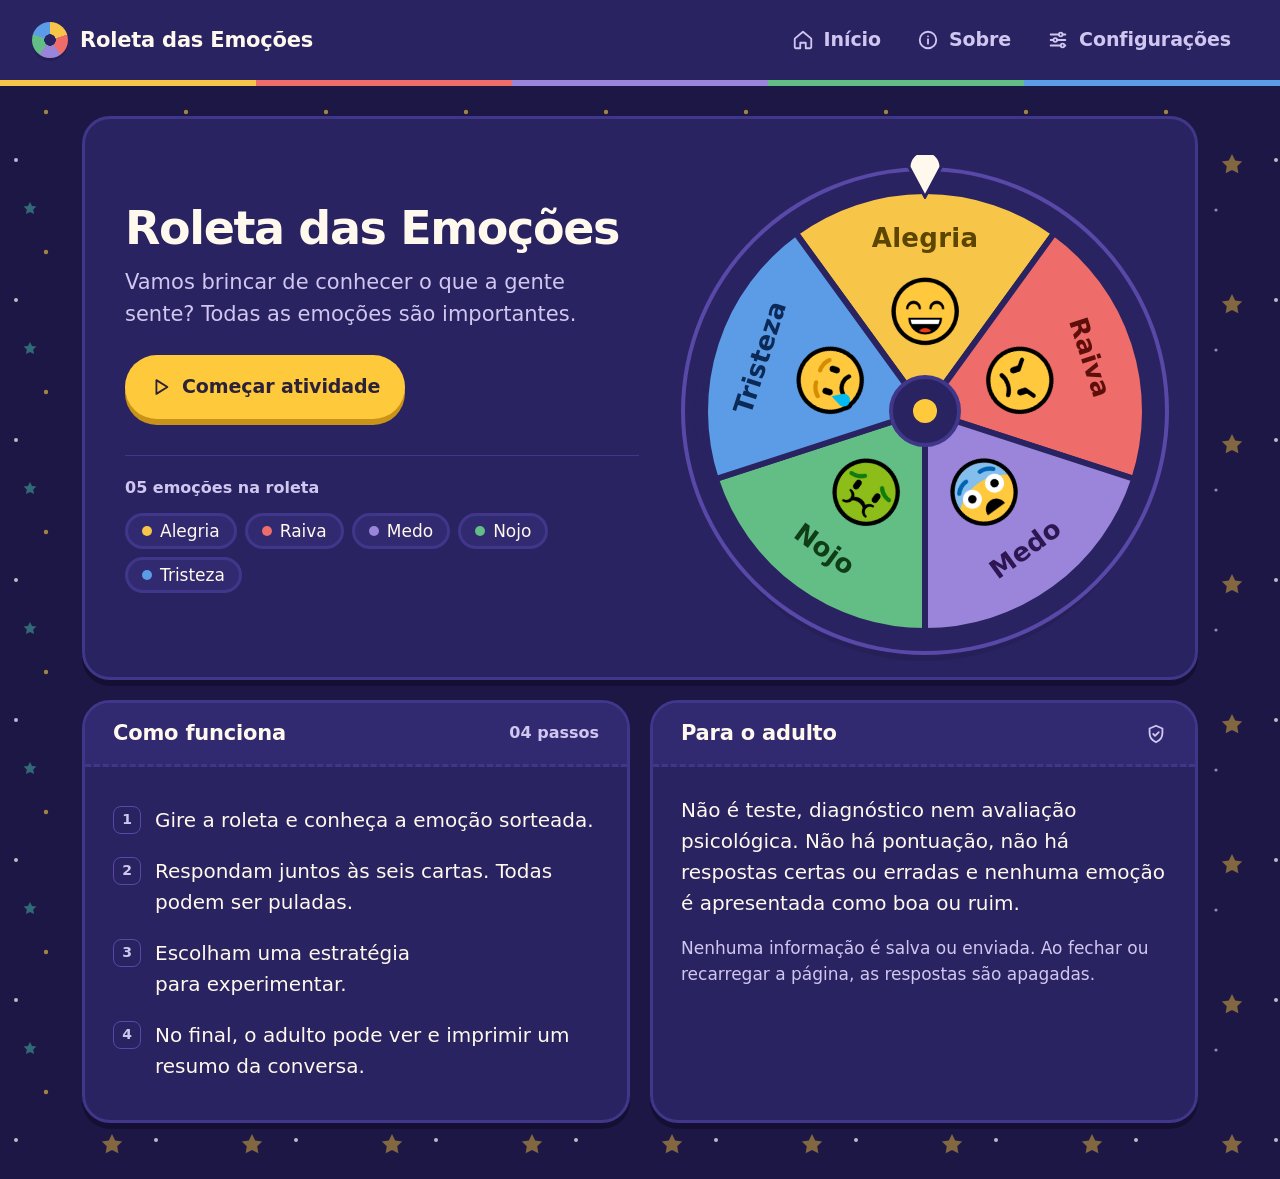
==== commit fc7fb909: "Aplica visual infantil com cores, formas e fonte mais lúdicas Novo tema carregado após o style.css: " ====
--- a/index.html
+++ b/index.html
@@ -6,6 +6,7 @@
   <title>Roleta das Emoções</title>
   <link rel="icon" href="data:,">
   <link rel="stylesheet" href="css/style.css">
+  <link rel="stylesheet" href="css/tema-infantil.css">
 </head>
 <body>
   <!-- Botões de topo: sempre disponíveis -->
--- a/css/style.css
+++ b/css/style.css
@@ -1033,3 +1033,9 @@
   .ferramenta-pincel { flex: 1 0 100%; }
 }
 @media (prefers-reduced-motion: reduce) { .carimbo { transition: none; } }
+
+/* Borracha do desenho */
+.tela-desenho.modo-borracha { cursor: cell; }
+@media (max-width: 680px) {
+  .ferramenta-pincel { flex: 1 1 calc(50% - 3px); }
+}
--- a/css/tema-infantil.css
+++ b/css/tema-infantil.css
@@ -0,0 +1,140 @@
+/* =========================================================
+   tema-infantil.css — visual para crianças de 4 a 6 anos.
+   Carregado DEPOIS de style.css: só redefine tokens e o "acabamento"
+   dos componentes. Nada de lógica muda; para voltar ao visual
+   anterior, basta remover o <link> deste arquivo no index.html.
+   Direção: brinquedo — cantos bem redondos, bordas grossas, "sombra de
+   brinquedo" sólida (botões afundam ao apertar), fonte arredondada,
+   fundo com estrelinhas e faixa de arco-íris.
+   Claro = "dia ensolarado"  ·  Escuro (padrão) = "noite estrelada".
+   ========================================================= */
+
+:root {
+  --fundo: #FFF4DF;
+  --superficie: #FFFFFF;
+  --superficie-2: #FFF9EF;
+  --texto: #2B2238;
+  --texto-suave: #6B5F7B;
+  --borda: #F0DFC2;
+  --borda-forte: #E2C79C;
+  --primario: #7C5CFF;
+  --primario-hover: #6A48F5;
+  --primario-suave: #EFEAFF;
+  --primario-sombra: #5536D6;
+  --sobre-primario: #FFFFFF;
+  --acento: #12B5A6;
+  --acento-suave: #E2FAF6;
+  --acento-borda: #93E3D8;
+  --sobre-acento: #FFFFFF;
+  --foco: #FF7A59;
+  --raio: 18px;
+  --raio-cartao: 28px;
+  --sombra: 0 6px 0 var(--borda);
+  --sombra-elevada: 0 10px 0 var(--borda), 0 14px 28px rgba(124, 92, 255, .12);
+  --fonte: "Nunito", "Varela Round", "Arial Rounded MT Bold", "Segoe UI Rounded", "Segoe UI", system-ui, sans-serif;
+  --fonte-titulo: var(--fonte);
+  --fonte-mono: var(--fonte);
+  --trilho: #F3E6CF;
+  --sobreposicao: rgba(124, 92, 255, .08);
+  --mistura: #FFFFFF;
+  --estrelinhas: url("data:image/svg+xml,%3Csvg xmlns='http://www.w3.org/2000/svg' width='140' height='140'%3E%3Ccircle cx='16' cy='20' r='3.5' fill='%23FFC93C' opacity='.6'/%3E%3Ccircle cx='96' cy='70' r='4' fill='%2312B5A6' opacity='.35'/%3E%3Ccircle cx='46' cy='112' r='3' fill='%23FF7A9C' opacity='.45'/%3E%3Cpath d='M112 14l3.2 6.4 7 1-5 4.9 1.2 7-6.4-3.4-6.4 3.4 1.2-7-5-4.9 7-1z' fill='%237C5CFF' opacity='.22'/%3E%3Cpath d='M30 62l2 4 4.4.6-3.2 3 .8 4.4-4-2.1-4 2.1.8-4.4-3.2-3 4.4-.6z' fill='%23FF7A59' opacity='.28'/%3E%3C/svg%3E");
+}
+
+:root[data-tema="escuro"] {
+  --fundo: #1C1745;
+  --superficie: #2A2361;
+  --superficie-2: #322A71;
+  --texto: #FFF8EC;
+  --texto-suave: #CFC7F0;
+  --borda: #40368A;
+  --borda-forte: #5848A8;
+  --primario: #FFC93C;
+  --primario-hover: #FFD766;
+  --primario-suave: #3A3180;
+  --primario-sombra: #C9931A;
+  --sobre-primario: #2B2238;
+  --acento: #4FE3C1;
+  --acento-suave: #244E6E;
+  --acento-borda: #3FA597;
+  --sobre-acento: #1C1745;
+  --foco: #FF9F7A;
+  --sombra: 0 6px 0 #140F33;
+  --sombra-elevada: 0 10px 0 #140F33, 0 16px 30px rgba(0, 0, 0, .3);
+  --trilho: #40368A;
+  --sobreposicao: rgba(255, 255, 255, .08);
+  --mistura: #2A2361;
+  --estrelinhas: url("data:image/svg+xml,%3Csvg xmlns='http://www.w3.org/2000/svg' width='140' height='140'%3E%3Ccircle cx='16' cy='20' r='2' fill='%23FFFFFF' opacity='.7'/%3E%3Ccircle cx='96' cy='70' r='1.6' fill='%23FFFFFF' opacity='.5'/%3E%3Ccircle cx='46' cy='112' r='2.2' fill='%23FFC93C' opacity='.6'/%3E%3Cpath d='M112 14l3.2 6.4 7 1-5 4.9 1.2 7-6.4-3.4-6.4 3.4 1.2-7-5-4.9 7-1z' fill='%23FFC93C' opacity='.45'/%3E%3Cpath d='M30 62l2 4 4.4.6-3.2 3 .8 4.4-4-2.1-4 2.1.8-4.4-3.2-3 4.4-.6z' fill='%234FE3C1' opacity='.4'/%3E%3C/svg%3E");
+}
+
+/* ---------- Base ---------- */
+body { background-color: var(--fundo); background-image: var(--estrelinhas); background-size: 140px 140px; }
+h1, h2, h3 { font-weight: 900; letter-spacing: -0.01em; }
+.meta { letter-spacing: 0; font-weight: 700; font-size: .8rem; }
+
+/* ---------- Topo com faixa de arco-íris ---------- */
+.topo { border-bottom: 0; box-shadow: 0 4px 0 rgba(0, 0, 0, .06); }
+.topo::after {
+  content: "";
+  position: absolute; left: 0; right: 0; bottom: -6px;
+  height: 6px;
+  background: linear-gradient(90deg, #F7C548 0 20%, #EE6C6A 20% 40%, #9A85DA 40% 60%, #63BE86 60% 80%, #5C9CE6 80%);
+}
+.marca-icone { border-radius: 50%; width: 36px; height: 36px; box-shadow: 0 3px 0 rgba(0, 0, 0, .15); }
+.marca-nome { font-weight: 900; font-size: 1.05rem; }
+
+/* Etapas: bolinhas */
+.etapa-marca { border-radius: 50%; width: 28px; height: 28px; border-width: 2px; font-size: .72rem; font-weight: 900; }
+.etapa.atual .etapa-marca { box-shadow: 0 3px 0 var(--primario-sombra); }
+.etapa + .etapa::before { height: 3px; border-radius: 3px; background: var(--borda-forte); }
+
+/* ---------- Botões de brinquedo (afundam ao apertar) ---------- */
+.btn { border-radius: 999px; font-weight: 800; border-width: 3px; }
+.btn-primario { background: var(--primario); color: var(--sobre-primario); box-shadow: 0 6px 0 var(--primario-sombra); }
+.btn-primario:hover:not(:disabled) { background: var(--primario-hover); transform: translateY(-2px); box-shadow: 0 8px 0 var(--primario-sombra); }
+.btn-primario:active:not(:disabled) { transform: translateY(4px); box-shadow: 0 2px 0 var(--primario-sombra); }
+.btn-secundario { background: var(--superficie); border-color: var(--borda-forte); box-shadow: 0 5px 0 var(--borda-forte); }
+.btn-secundario:hover:not(:disabled) { transform: translateY(-2px); box-shadow: 0 7px 0 var(--borda-forte); }
+.btn-secundario:active:not(:disabled) { transform: translateY(3px); box-shadow: 0 2px 0 var(--borda-forte); }
+.btn-fantasma:hover:not(:disabled), .btn-topo:hover { background: var(--sobreposicao); }
+
+/* ---------- Painéis como peças de brinquedo ---------- */
+.painel { border: 3px solid var(--borda); border-radius: var(--raio-cartao); box-shadow: var(--sombra); }
+.painel-cab { border-bottom: 3px dashed var(--borda); background: var(--superficie-2); }
+.painel-rodape { border-top: 3px dashed var(--borda); }
+.pagina-cab { border-bottom: 3px dashed var(--borda-forte); }
+.icone-tile { border-radius: 50%; border-width: 3px; }
+.chip-emocao { border-width: 3px; font-weight: 800; }
+.legenda li { border-width: 3px; font-weight: 800; }
+
+/* ---------- Opções das perguntas ---------- */
+.opcao { border: 3px solid var(--borda); border-radius: var(--raio); font-weight: 700; box-shadow: 0 4px 0 var(--borda); }
+.opcao:hover { transform: translateY(-2px) rotate(-.6deg); box-shadow: 0 6px 0 var(--borda-forte); }
+.opcao[aria-pressed="true"] { border-color: var(--acento); box-shadow: 0 4px 0 var(--acento-borda), inset 0 0 0 1px var(--acento); }
+.opcao-check { border-radius: 50%; border-width: 3px; width: 28px; height: 28px; }
+.segmentos span { height: 10px; border-radius: 10px; }
+.segmentos .feito, .segmentos .atual { background: linear-gradient(90deg, var(--acento), var(--primario)); }
+
+/* ---------- Campos ---------- */
+.campo { border-width: 3px; border-radius: var(--raio); box-shadow: none; }
+
+/* ---------- Roleta e resultado ---------- */
+.roda { box-shadow: 0 0 0 10px var(--superficie), 0 0 0 14px var(--borda-forte), 0 14px 0 6px rgba(0, 0, 0, .08); }
+.resultado-ilustracao, .emocao-ilustracao { border-width: 3px; border-radius: 50%; }
+.emocao-ilustracao { border-radius: var(--raio-cartao); }
+
+/* ---------- Estratégia / desenho / final ---------- */
+.item-estrategia { border: 3px solid var(--borda); border-radius: var(--raio-cartao); box-shadow: var(--sombra); }
+.carimbo { border-width: 3px; border-radius: 50%; box-shadow: 0 4px 0 var(--borda-forte); }
+.cor { box-shadow: 0 0 0 3px var(--borda-forte); }
+.tela-desenho { border: 3px solid var(--borda-forte); border-radius: var(--raio-cartao); }
+.final-icone { box-shadow: 0 5px 0 var(--acento-borda); }
+
+/* ---------- Ajuda, avisos e modal ---------- */
+.ajuda-carta, .aviso-carta, .aviso-adulto, .caixa-adulto { border-width: 3px; border-radius: var(--raio); }
+dialog { border: 3px solid var(--borda); border-radius: var(--raio-cartao); }
+.interruptor { height: 32px; }
+
+/* ---------- Movimento reduzido ---------- */
+@media (prefers-reduced-motion: reduce) {
+  .btn-primario:hover:not(:disabled), .btn-secundario:hover:not(:disabled), .opcao:hover { transform: none; }
+}
